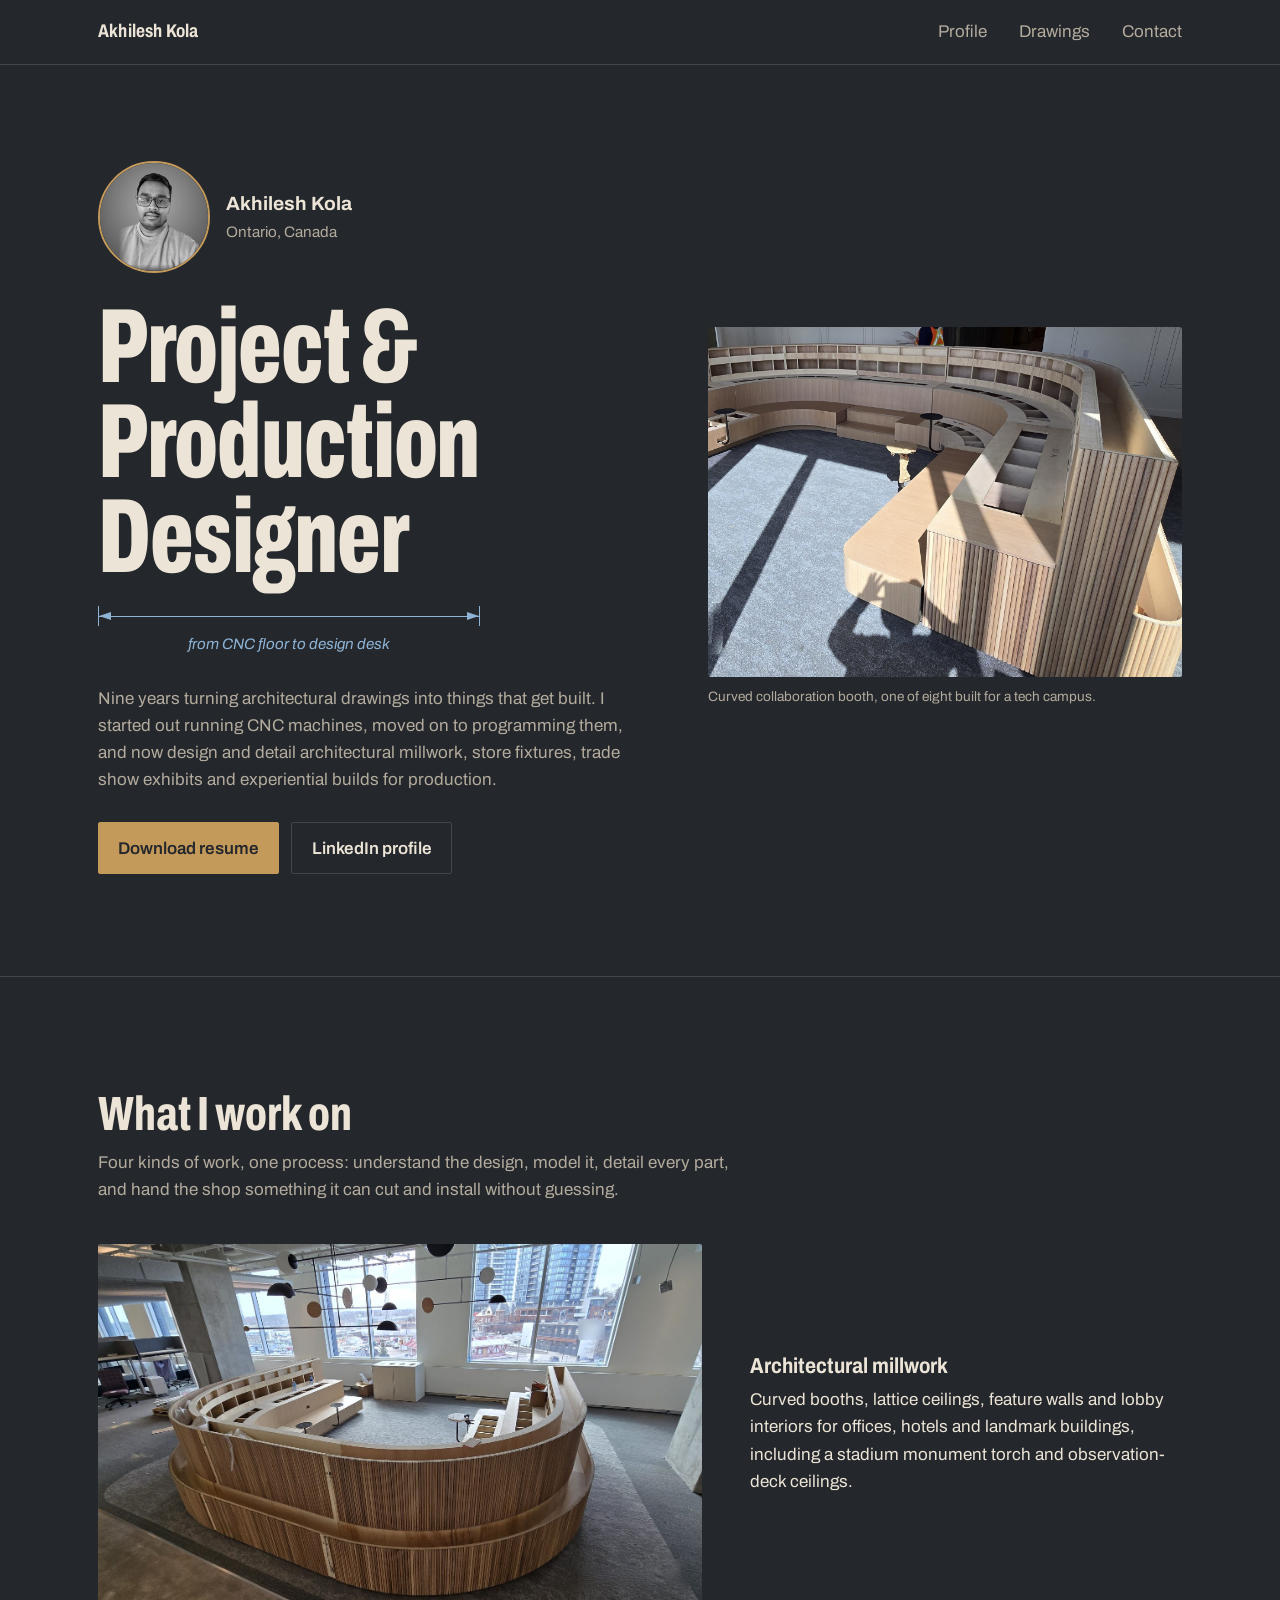
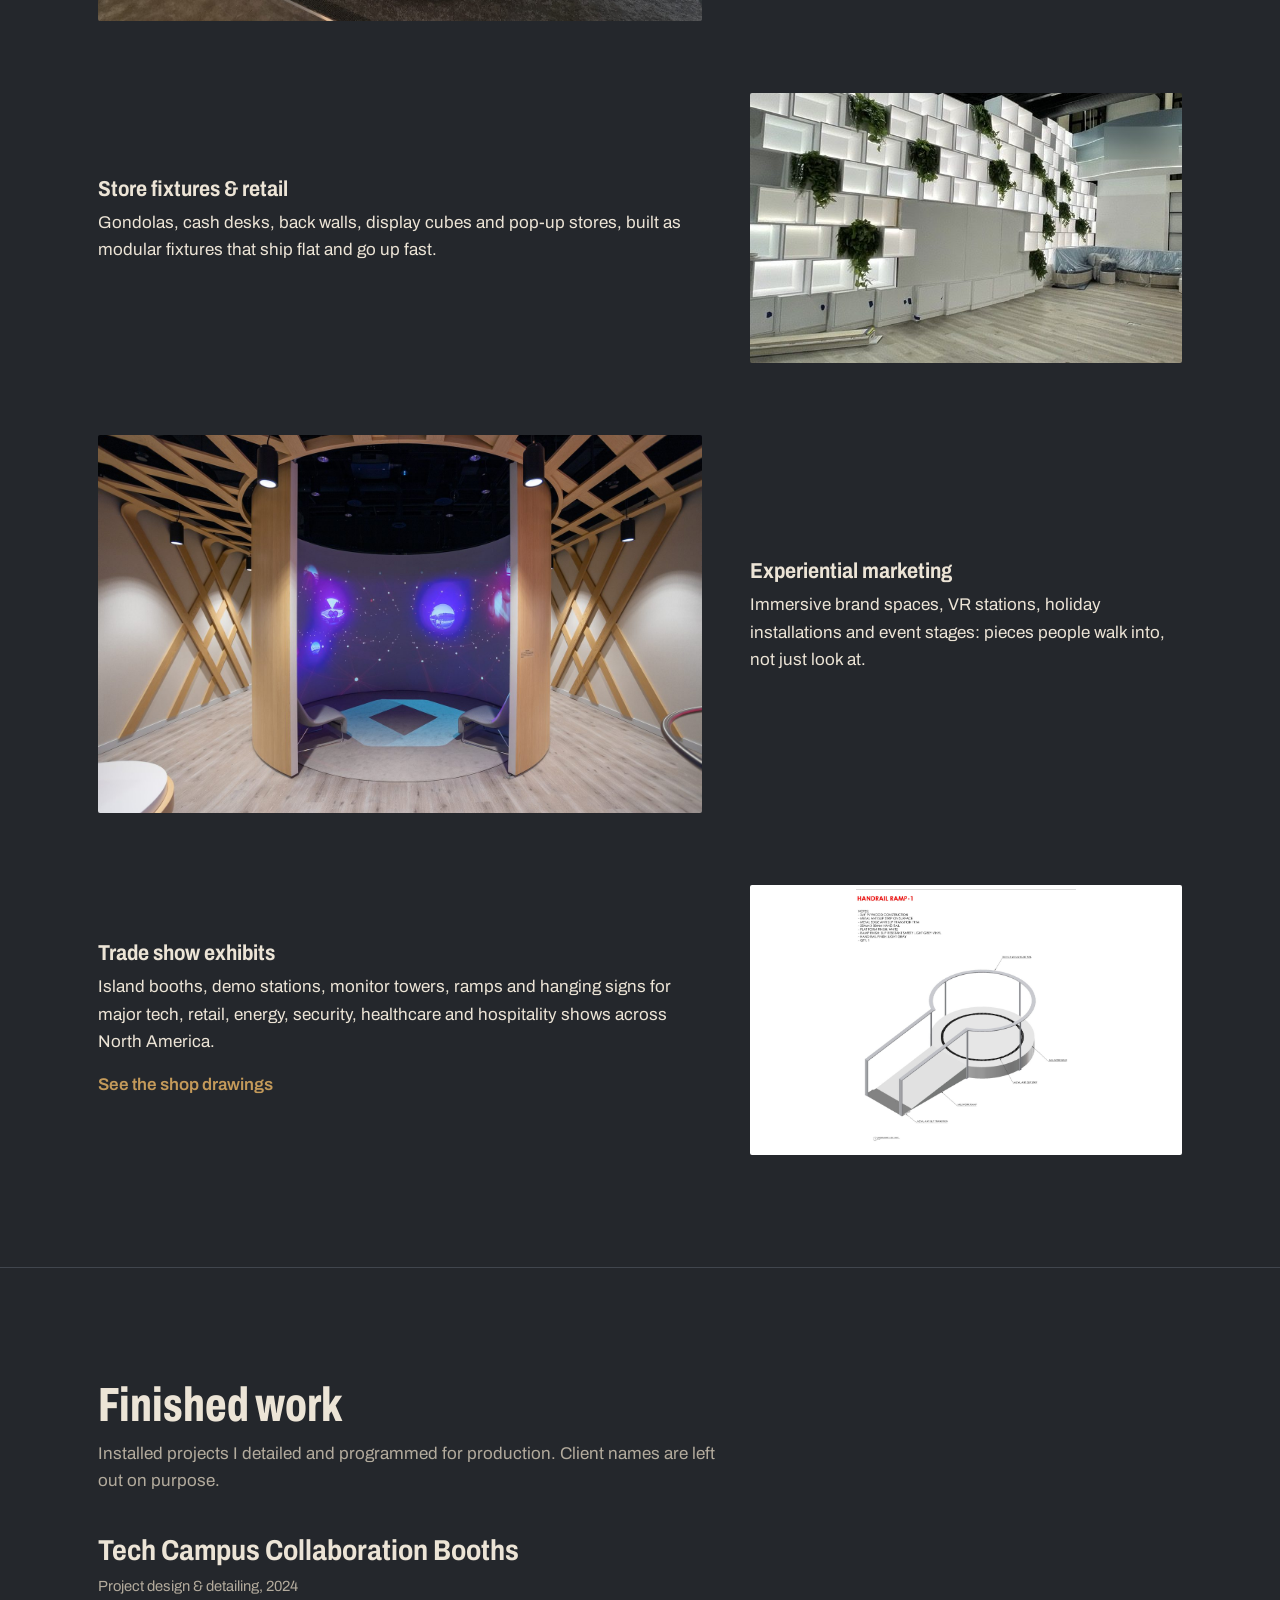
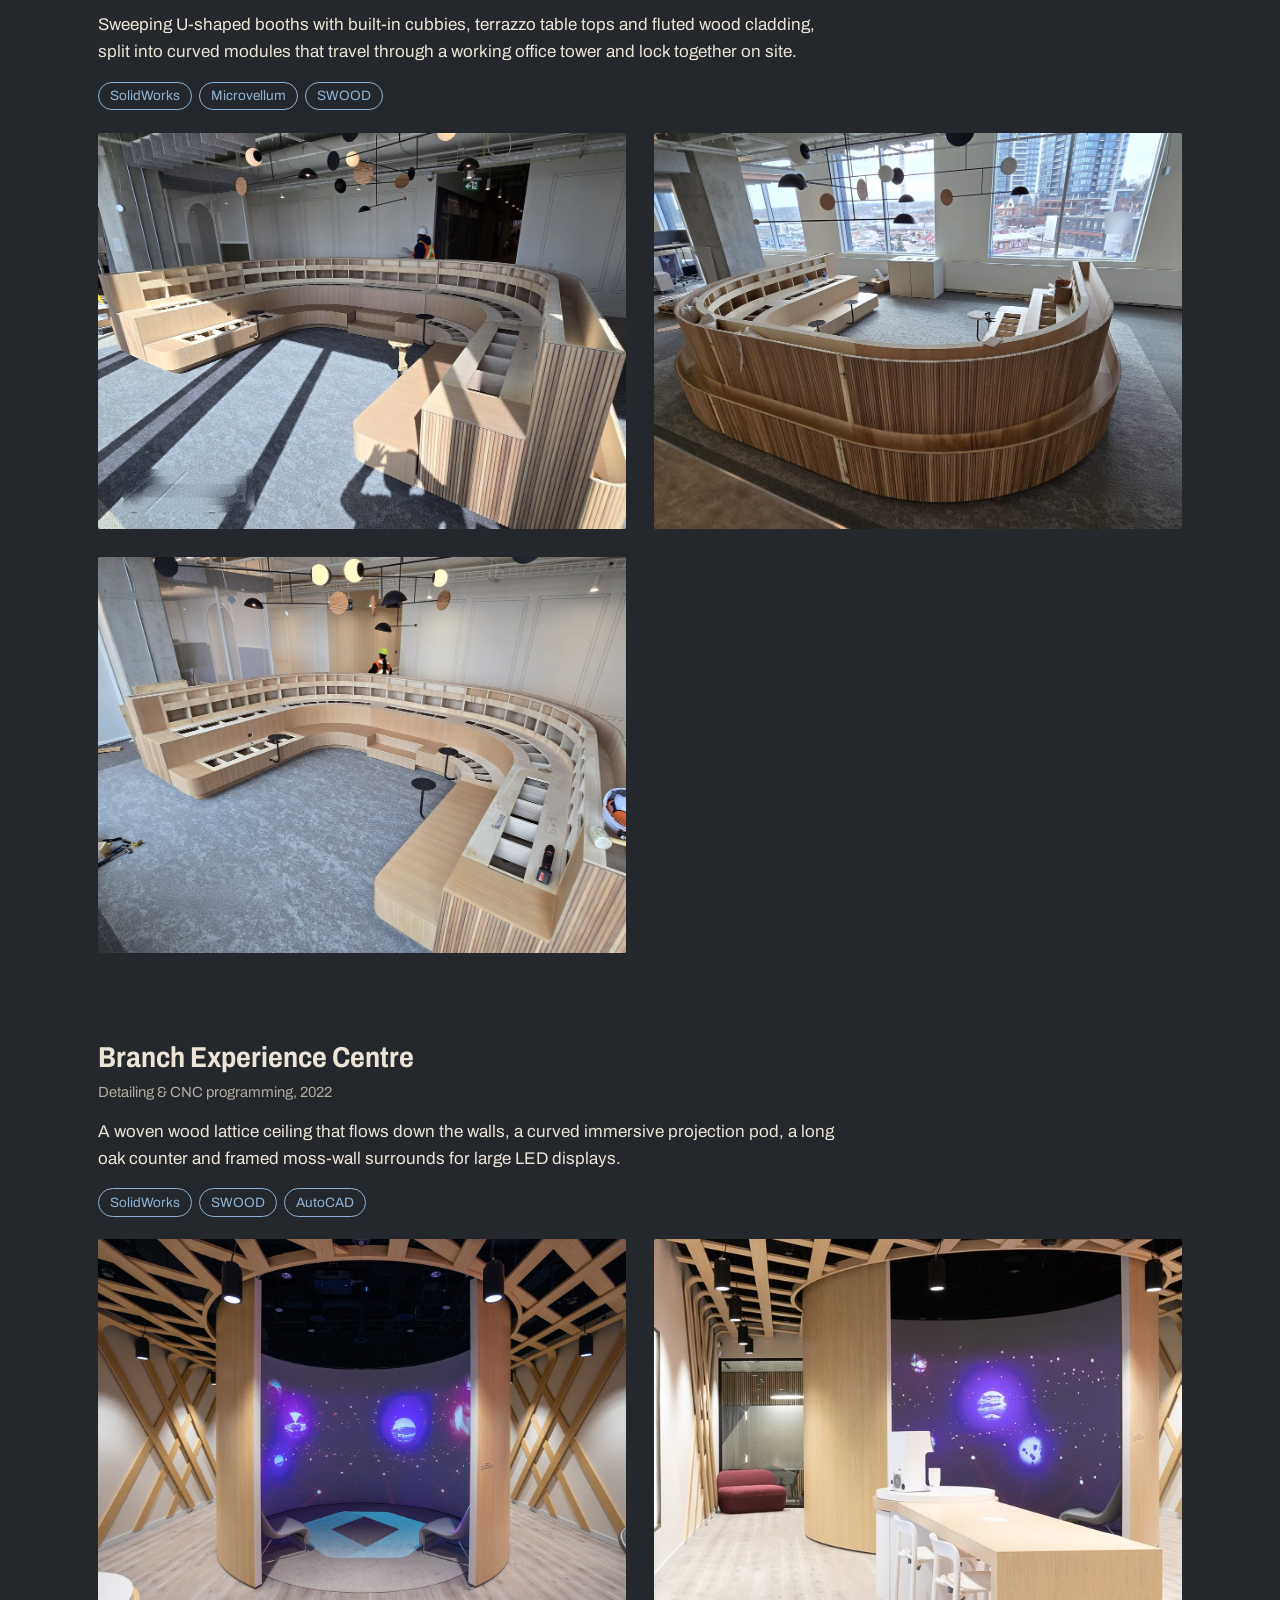
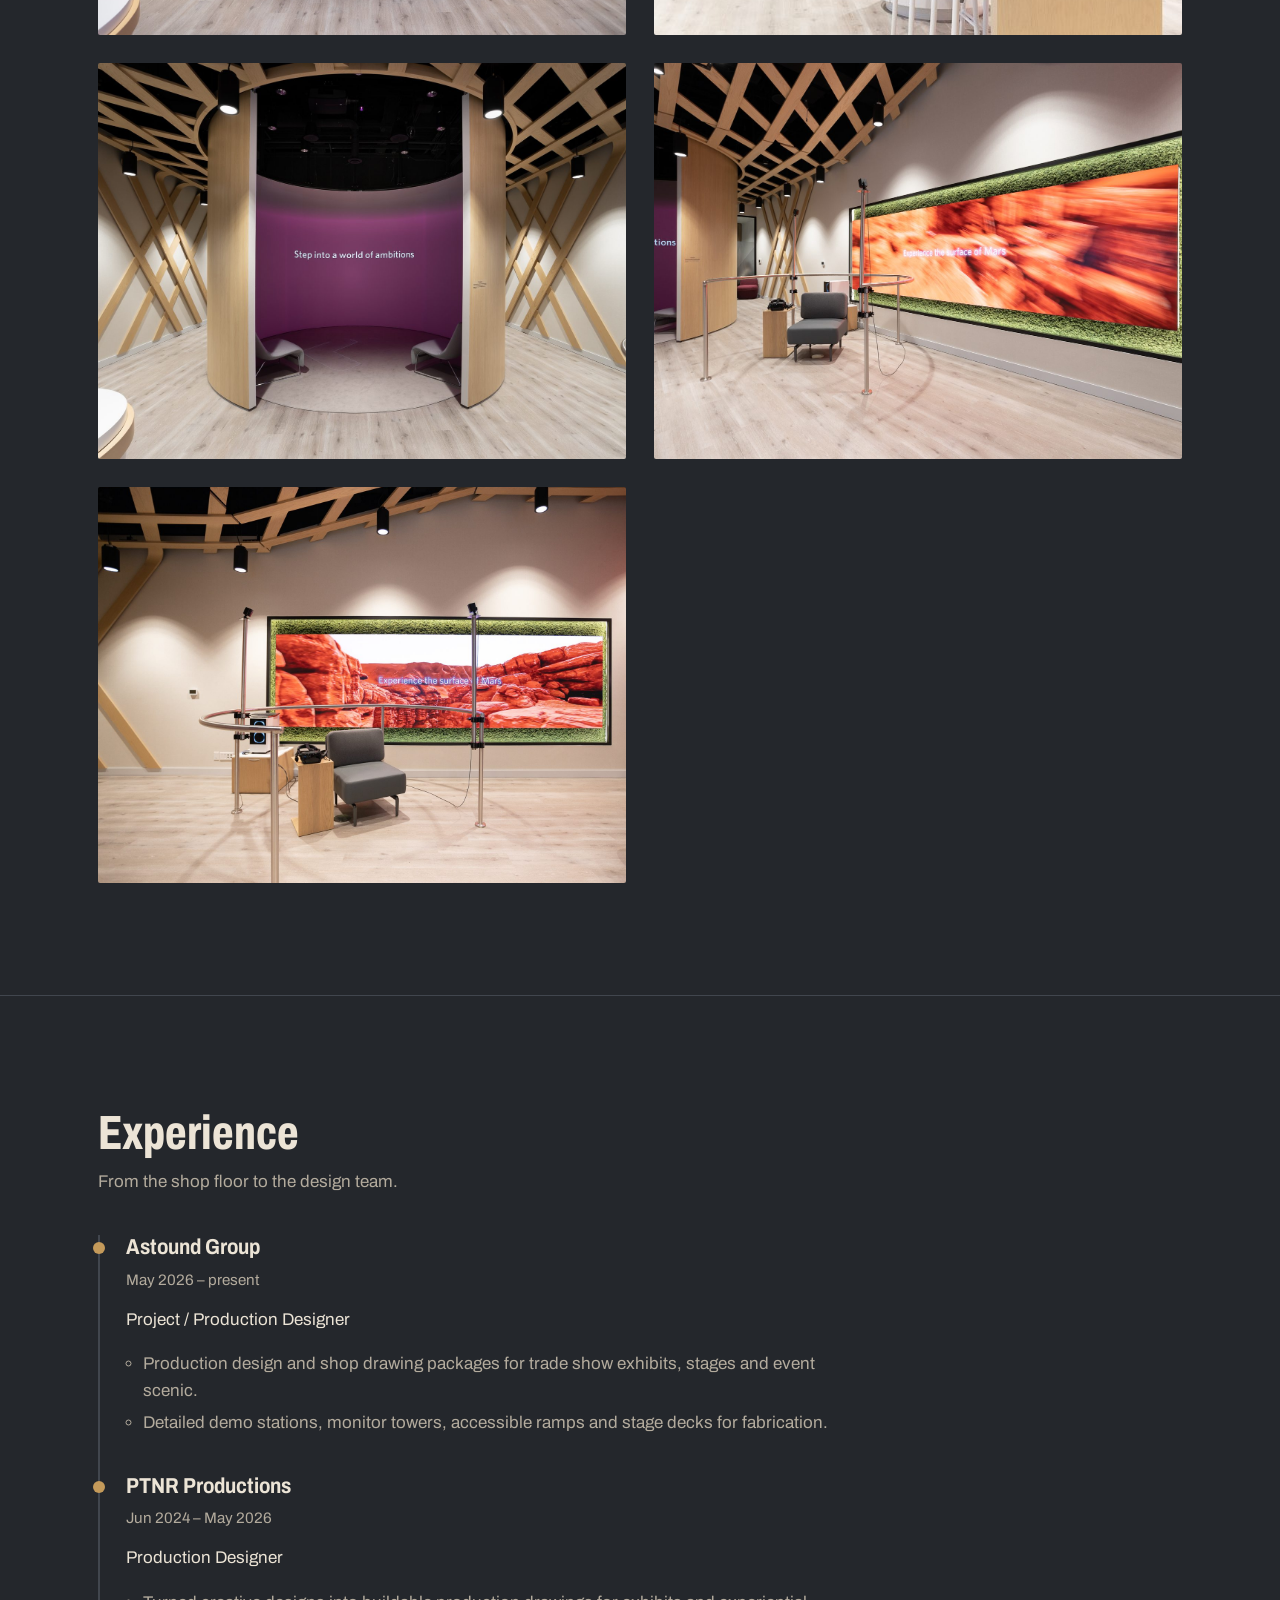
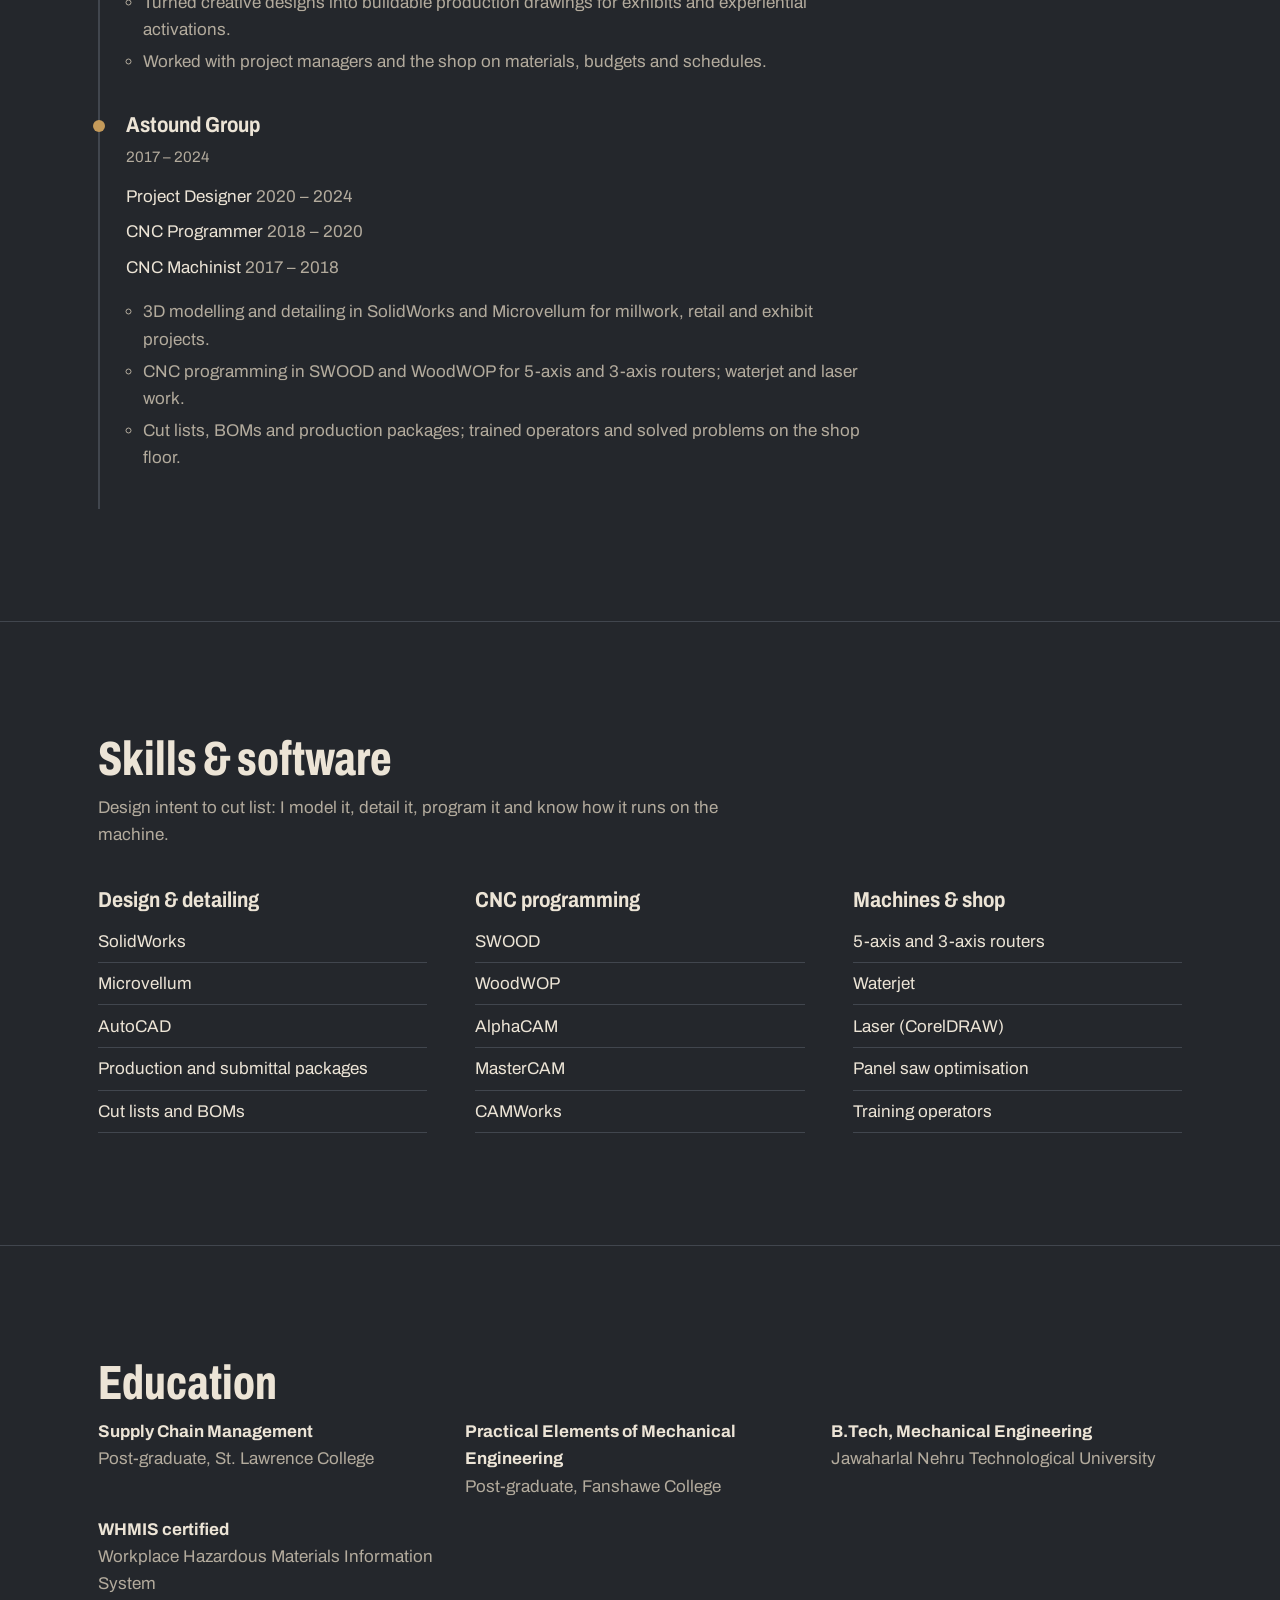
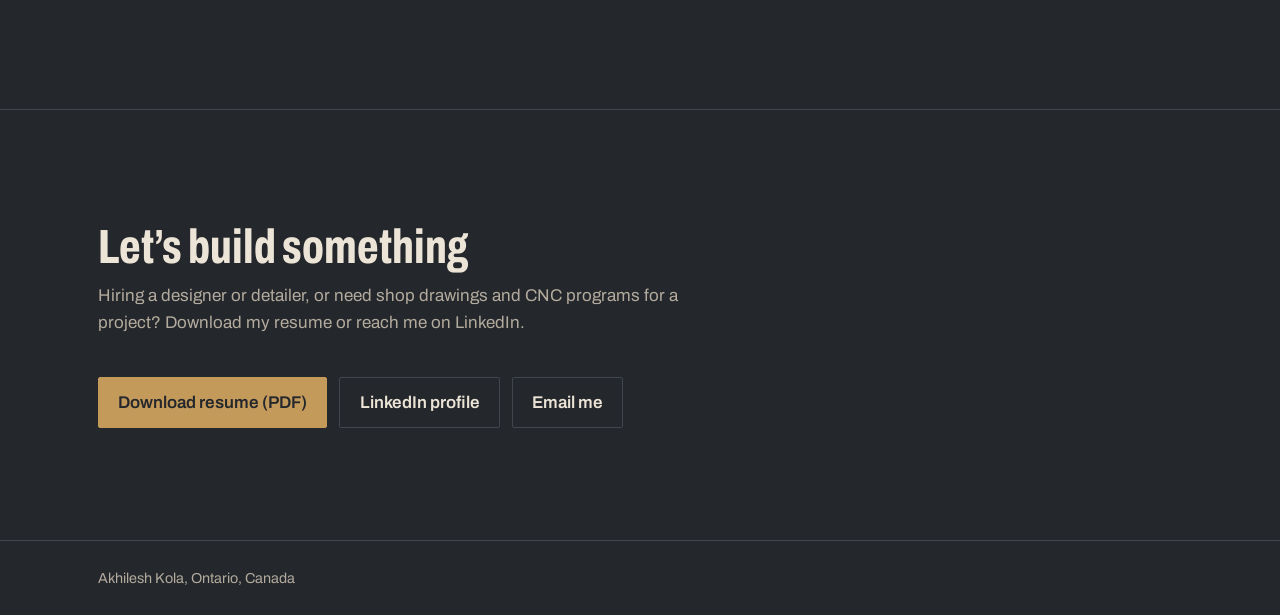
==== index.html @ 28c1029a "Publish portfolio site Profile page and drawings page, images, and resume.  Co-Authored-By: Claude O" ====
<!doctype html>
<html lang="en">
<head>
  <meta charset="utf-8">
  <meta name="viewport" content="width=device-width, initial-scale=1">
  <title>Akhilesh Kola, Project & Production Designer</title>
  <meta name="description" content="Akhilesh Kola: project and production designer with 9+ years in architectural millwork, store fixtures, trade show exhibits and experiential builds.">
  <link rel="preconnect" href="https://fonts.googleapis.com">
  <link rel="preconnect" href="https://fonts.gstatic.com" crossorigin>
  <link href="https://fonts.googleapis.com/css2?family=Archivo:ital,wdth,wght@0,62..125,400..800;1,62..125,400&display=swap" rel="stylesheet">
  <link rel="stylesheet" href="css/styles.css">
</head>
<body data-show="photo">
  <header class="site-header">
    <div class="wrap">
      <a class="brand" href="index.html">Akhilesh Kola</a>
      <nav class="site-nav" aria-label="Main">
        <a href="index.html" aria-current="page">Profile</a>
        <a href="drawings.html">Drawings</a>
        <a href="#contact">Contact</a>
      </nav>
    </div>
  </header>

  <main>
    <div class="hero">
      <div class="wrap">
        <div>
          <div class="person">
            <!-- Drop a square headshot at img/profile.jpg; initials show until then. -->
            <img class="avatar" src="img/profile.jpg" alt="Black-and-white portrait of Akhilesh Kola" width="800" height="800"
                 onerror="this.outerHTML='<span class=&quot;avatar initials&quot; aria-hidden=&quot;true&quot;>AK</span>'">
            <div>
              <p class="person-name">Akhilesh Kola</p>
              <p class="person-meta">Ontario, Canada</p>
            </div>
          </div>
          <h1 id="headline">Project &amp; Production Designer</h1>
          <div class="dim">
            <span class="dim-line" aria-hidden="true"><i></i><i></i></span>
            <p>from CNC floor to design desk</p>
          </div>
          <p class="intro">Nine years turning architectural drawings into things that get built. I started out
            running CNC machines, moved on to programming them, and now design and detail architectural millwork,
            store fixtures, trade show exhibits and experiential builds for production.</p>
          <div class="actions">
            <a class="btn" href="resume/Akhilesh-Kola-Resume.pdf" download>Download resume</a>
            <a class="btn ghost" href="https://www.linkedin.com/in/akhilesh-kola-b9832991" target="_blank" rel="noopener">LinkedIn profile</a>
          </div>
        </div>
        <figure>
          <img src="img/hero.jpg" alt="Curved wood collaboration booth with fluted cladding in a sunlit office" width="1600" height="1180">
          <figcaption>Curved collaboration booth, one of eight built for a tech campus.</figcaption>
        </figure>
      </div>
    </div>

    <section id="areas" aria-labelledby="areas-title">
      <div class="wrap">
        <h2 id="areas-title">What I work on</h2>
        <p class="lede">Four kinds of work, one process: understand the design, model it, detail every part,
          and hand the shop something it can cut and install without guessing.</p>
        <div class="featured">
          <article class="feature">
            <div class="feature-media"><img src="img/campus-booth-2.jpg" alt="Two-tier oval booth with vertical wood slat cladding" loading="lazy" data-kind="photo"></div>
            <div>
              <h3>Architectural millwork</h3>
              <p class="summary">Curved booths, lattice ceilings, feature walls and lobby interiors for offices,
                hotels and landmark buildings, including a stadium monument torch and observation-deck ceilings.</p>
            </div>
          </article>
          <article class="feature">
            <div class="feature-media"><img src="img/retail-cube-wall.jpg" alt="Wall of staggered white back-lit cubes with hanging plants" loading="lazy" data-kind="photo"></div>
            <div>
              <h3>Store fixtures &amp; retail</h3>
              <p class="summary">Gondolas, cash desks, back walls, display cubes and pop-up stores, built as
                modular fixtures that ship flat and go up fast.</p>
            </div>
          </article>
          <article class="feature">
            <div class="feature-media"><img src="img/experience-pod-2.jpg" alt="Curved oak immersive pod glowing with projected stars under a lattice ceiling" loading="lazy" data-kind="photo"></div>
            <div>
              <h3>Experiential marketing</h3>
              <p class="summary">Immersive brand spaces, VR stations, holiday installations and event stages:
                pieces people walk into, not just look at.</p>
            </div>
          </article>
          <article class="feature">
            <div class="feature-media drawing-bg"><img src="img/booth-ramp-iso.jpg" alt="Isometric shop drawing of a circular platform with ramp and handrail" loading="lazy" data-kind="drawing"></div>
            <div>
              <h3>Trade show exhibits</h3>
              <p class="summary">Island booths, demo stations, monitor towers, ramps and hanging signs for major
                tech, retail, energy, security, healthcare and hospitality shows across North America.</p>
              <a class="more" href="drawings.html">See the shop drawings</a>
            </div>
          </article>
        </div>
      </div>
    </section>

    <section id="work" aria-labelledby="work-title">
      <div class="wrap">
        <h2 id="work-title">Finished work</h2>
        <p class="lede">Installed projects I detailed and programmed for production. Client names are left out on purpose.</p>
        <div id="projects" class="projects"></div>
      </div>
    </section>

    <section id="experience" aria-labelledby="experience-title">
      <div class="wrap">
        <h2 id="experience-title">Experience</h2>
        <p class="lede">From the shop floor to the design team.</p>
        <ol class="timeline">
          <li>
            <h3>Astound Group</h3>
            <div class="when">May 2026 – present</div>
            <ol><li>Project / Production Designer</li></ol>
            <ul class="duties">
              <li>Production design and shop drawing packages for trade show exhibits, stages and event scenic.</li>
              <li>Detailed demo stations, monitor towers, accessible ramps and stage decks for fabrication.</li>
            </ul>
          </li>
          <li>
            <h3>PTNR Productions</h3>
            <div class="when">Jun 2024 – May 2026</div>
            <ol><li>Production Designer</li></ol>
            <ul class="duties">
              <li>Turned creative designs into buildable production drawings for exhibits and experiential activations.</li>
              <li>Worked with project managers and the shop on materials, budgets and schedules.</li>
            </ul>
          </li>
          <li>
            <h3>Astound Group</h3>
            <div class="when">2017 – 2024</div>
            <ol>
              <li>Project Designer <span>2020 – 2024</span></li>
              <li>CNC Programmer <span>2018 – 2020</span></li>
              <li>CNC Machinist <span>2017 – 2018</span></li>
            </ol>
            <ul class="duties">
              <li>3D modelling and detailing in SolidWorks and Microvellum for millwork, retail and exhibit projects.</li>
              <li>CNC programming in SWOOD and WoodWOP for 5-axis and 3-axis routers; waterjet and laser work.</li>
              <li>Cut lists, BOMs and production packages; trained operators and solved problems on the shop floor.</li>
            </ul>
          </li>
        </ol>
      </div>
    </section>

    <section id="skills" aria-labelledby="skills-title">
      <div class="wrap">
        <h2 id="skills-title">Skills &amp; software</h2>
        <p class="lede">Design intent to cut list: I model it, detail it, program it and know how it runs on the machine.</p>
        <div class="skills">
          <div>
            <h3>Design &amp; detailing</h3>
            <ul>
              <li>SolidWorks</li>
              <li>Microvellum</li>
              <li>AutoCAD</li>
              <li>Production and submittal packages</li>
              <li>Cut lists and BOMs</li>
            </ul>
          </div>
          <div>
            <h3>CNC programming</h3>
            <ul>
              <li>SWOOD</li>
              <li>WoodWOP</li>
              <li>AlphaCAM</li>
              <li>MasterCAM</li>
              <li>CAMWorks</li>
            </ul>
          </div>
          <div>
            <h3>Machines &amp; shop</h3>
            <ul>
              <li>5-axis and 3-axis routers</li>
              <li>Waterjet</li>
              <li>Laser (CorelDRAW)</li>
              <li>Panel saw optimisation</li>
              <li>Training operators</li>
            </ul>
          </div>
        </div>
      </div>
    </section>

    <section id="education" aria-labelledby="education-title">
      <div class="wrap">
        <h2 id="education-title">Education</h2>
        <div class="edu">
          <div><strong>Supply Chain Management</strong><p>Post-graduate, St. Lawrence College</p></div>
          <div><strong>Practical Elements of Mechanical Engineering</strong><p>Post-graduate, Fanshawe College</p></div>
          <div><strong>B.Tech, Mechanical Engineering</strong><p>Jawaharlal Nehru Technological University</p></div>
          <div><strong>WHMIS certified</strong><p>Workplace Hazardous Materials Information System</p></div>
        </div>
      </div>
    </section>

    <section id="contact" class="contact" aria-labelledby="contact-title">
      <div class="wrap">
        <h2 id="contact-title">Let’s build something</h2>
        <p class="lede">Hiring a designer or detailer, or need shop drawings and CNC programs for a project?
          Download my resume or reach me on LinkedIn.</p>
        <div class="actions">
          <a class="btn" href="resume/Akhilesh-Kola-Resume.pdf" download>Download resume (PDF)</a>
          <a class="btn ghost" href="https://www.linkedin.com/in/akhilesh-kola-b9832991" target="_blank" rel="noopener">LinkedIn profile</a>
          <a class="btn ghost" href="mailto:akhil7232tinku@gmail.com">Email me</a>
        </div>
      </div>
    </section>
  </main>

  <div class="lightbox" id="lightbox" role="dialog" aria-modal="true" aria-label="Image viewer">
    <button type="button" id="lightbox-close">Close</button>
    <figure>
      <img id="lightbox-img" alt="">
      <p id="lightbox-caption"></p>
    </figure>
  </div>

  <footer class="site-footer">
    <div class="wrap">Akhilesh Kola, Ontario, Canada</div>
  </footer>

  <script src="js/projects.js"></script>
  <script src="js/main.js"></script>
</body>
</html>
---- css/styles.css ----
:root {
  --graphite: #24272c;
  --surface: #2e3238;
  --line: #41464e;
  --birch: #ece4d6;
  --muted: #b3ab9d;
  --brass: #c49a5a;
  --draft: #8fb3d4;
  --gutter: clamp(16px, 4vw, 48px);
  --max: 1180px;
  --font: "Archivo", system-ui, sans-serif;
}

*, *::before, *::after { box-sizing: border-box; }
html { scroll-behavior: smooth; }
@media (prefers-reduced-motion: reduce) { html { scroll-behavior: auto; } * { transition: none !important; animation: none !important; } }

body {
  margin: 0;
  background: var(--graphite);
  color: var(--birch);
  font-family: var(--font);
  font-size: 1.0625rem;
  line-height: 1.6;
  font-variation-settings: "wdth" 100;
  -webkit-font-smoothing: antialiased;
}

img { max-width: 100%; height: auto; display: block; }
a { color: inherit; }
a:focus-visible, button:focus-visible { outline: 2px solid var(--brass); outline-offset: 3px; }

.wrap { max-width: var(--max); margin: 0 auto; padding: 0 var(--gutter); }

/* Header */
.site-header { border-bottom: 1px solid var(--line); }
.site-header .wrap { display: flex; align-items: center; justify-content: space-between; gap: 1rem; min-height: 64px; }
.brand { font-weight: 700; text-decoration: none; font-variation-settings: "wdth" 80; font-size: 1.15rem; letter-spacing: .01em; }
.site-nav { display: flex; gap: clamp(.9rem, 3vw, 2rem); }
.site-nav a { text-decoration: none; color: var(--muted); }
.site-nav a:hover { color: var(--birch); }

/* Hero */
.hero { padding: clamp(40px, 8vw, 96px) 0 clamp(48px, 8vw, 104px); }
.hero .wrap { display: grid; grid-template-columns: minmax(0, 1.15fr) minmax(0, 1fr); gap: clamp(28px, 5vw, 64px); align-items: center; }
.hero h1 {
  margin: 0;
  font-size: clamp(2.9rem, 8.4vw, 6.6rem);
  line-height: .9;
  font-weight: 800;
  font-variation-settings: "wdth" 62;
  letter-spacing: -.01em;
}
.dim { margin: 1.4rem 0 1.8rem; color: var(--draft); max-width: 100%; }
.dim-line { position: relative; display: block; height: 20px; border-left: 1px solid; border-right: 1px solid; }
.dim-line::before { content: ""; position: absolute; left: 0; right: 0; top: 50%; border-top: 1px solid; }
.dim-line i { position: absolute; top: calc(50% - 4px); width: 0; height: 0; border-top: 4.5px solid transparent; border-bottom: 4.5px solid transparent; }
.dim-line i:first-child { left: 0; border-right: 12px solid currentColor; }
.dim-line i:last-child { right: 0; border-left: 12px solid currentColor; }
.dim p { margin: .35rem 0 0; text-align: center; font-size: .95rem; font-style: italic; }
.hero .intro { max-width: 34rem; color: var(--muted); margin: 0 0 1.8rem; }
.hero figure { margin: 0; }
.hero figure img { width: 100%; border-radius: 2px; }
.hero figcaption { color: var(--muted); font-size: .85rem; margin-top: .6rem; }

.actions { display: flex; flex-wrap: wrap; gap: .75rem; }
.btn {
  display: inline-block; padding: .7rem 1.2rem; border-radius: 2px; text-decoration: none; font-weight: 600;
  border: 1px solid var(--brass); color: var(--graphite); background: var(--brass);
}
.btn.ghost { background: transparent; color: var(--birch); border-color: var(--line); }
.btn:hover { filter: brightness(1.08); }

/* Sections */
section { padding: clamp(56px, 9vw, 112px) 0; border-top: 1px solid var(--line); }
h2 { font-size: clamp(1.9rem, 4.4vw, 3rem); line-height: 1.05; margin: 0 0 .6rem; font-variation-settings: "wdth" 70; font-weight: 750; }
.lede { color: var(--muted); max-width: 40rem; margin: 0 0 2.5rem; }
h3 { font-size: 1.35rem; line-height: 1.2; margin: 0 0 .4rem; font-variation-settings: "wdth" 85; font-weight: 700; }

/* Featured */
.featured { display: grid; gap: clamp(40px, 6vw, 72px); }
.feature { display: grid; grid-template-columns: minmax(0, 1.4fr) minmax(0, 1fr); gap: clamp(20px, 4vw, 48px); align-items: center; }
.feature:nth-child(even) .feature-media { order: 2; }
.feature-media { display: block; border-radius: 2px; overflow: hidden; background: var(--surface); }
.feature-media img { width: 100%; aspect-ratio: 16 / 10; object-fit: cover; transition: transform .4s ease; }
.feature-media:hover img { transform: scale(1.02); }
.tile-empty { aspect-ratio: 4 / 3; border-radius: 2px; }
.feature-media.empty, .tile-empty {
  aspect-ratio: 16 / 10; display: grid; place-items: center; text-decoration: none; color: var(--muted);
  background-color: var(--surface);
  background-image: linear-gradient(var(--line) 1px, transparent 1px), linear-gradient(90deg, var(--line) 1px, transparent 1px);
  background-size: 32px 32px;
}
.feature-media.empty span, .tile-empty span { background: var(--surface); padding: .4rem .8rem; font-size: .9rem; }
.meta { color: var(--muted); font-size: .92rem; margin: 0 0 .8rem; }
.feature p.summary { margin: 0 0 1rem; }
.more { color: var(--brass); font-weight: 600; text-decoration: none; }
.more:hover { text-decoration: underline; }

/* Gallery */
.filters { display: flex; flex-wrap: wrap; gap: .5rem; margin: 0 0 1.8rem; }
.filters button {
  font: inherit; font-size: .95rem; cursor: pointer; padding: .45rem .95rem; border-radius: 999px;
  border: 1px solid var(--line); background: transparent; color: var(--muted);
}
.filters button[aria-pressed="true"] { background: var(--birch); color: var(--graphite); border-color: var(--birch); }
.gallery { display: grid; grid-template-columns: repeat(auto-fill, minmax(min(100%, 300px), 1fr)); gap: clamp(16px, 2.5vw, 28px); }
.tile { text-decoration: none; display: block; }
.tile img { width: 100%; aspect-ratio: 4 / 3; object-fit: cover; border-radius: 2px; background: #fff; }
.tile img.drawing { object-fit: contain; }
.tile h3 { margin-top: .8rem; font-size: 1.15rem; }
.tile p { margin: 0; color: var(--muted); font-size: .92rem; }
.tile:hover h3 { color: var(--brass); }
.gallery-note { color: var(--muted); margin-top: 2rem; max-width: 46rem; }

/* Skills */
.skills { display: grid; grid-template-columns: repeat(auto-fit, minmax(min(100%, 240px), 1fr)); gap: clamp(24px, 4vw, 48px); }
.skills ul { list-style: none; margin: 0; padding: 0; }
.skills li { padding: .45rem 0; border-bottom: 1px solid var(--line); }

/* Timeline */
.timeline { list-style: none; margin: 0; padding: 0; border-left: 2px solid var(--line); }
.timeline > li { position: relative; padding: 0 0 2.2rem 1.6rem; }
.timeline > li::before { content: ""; position: absolute; left: -7px; top: .45rem; width: 12px; height: 12px; border-radius: 50%; background: var(--brass); }
.timeline .when { color: var(--muted); font-size: .95rem; }
.timeline ol { list-style: none; padding: 0; margin: .6rem 0 0; }
.timeline ol li { padding: .25rem 0; }
.timeline ol li span { color: var(--muted); }

.edu { display: grid; gap: 1rem; grid-template-columns: repeat(auto-fit, minmax(min(100%, 280px), 1fr)); }
.edu p { margin: 0; color: var(--muted); }

/* Contact */
.contact .actions { margin-top: 1.5rem; }
.site-footer { border-top: 1px solid var(--line); padding: 1.6rem 0; color: var(--muted); font-size: .9rem; }

/* Project page */
.project-head { padding: clamp(36px, 6vw, 72px) 0 1.5rem; }
.project-head h1 { font-size: clamp(2.4rem, 7vw, 4.8rem); line-height: .95; margin: .6rem 0 1rem; font-variation-settings: "wdth" 62; font-weight: 800; }
.back { color: var(--muted); text-decoration: none; }
.back:hover { color: var(--birch); }
.facts { display: grid; grid-template-columns: repeat(auto-fit, minmax(min(100%, 200px), 1fr)); gap: 1rem 2rem; margin: 1.5rem 0 0; }
.facts dt { color: var(--muted); font-size: .88rem; }
.facts dd { margin: 0; }
.shots { display: grid; gap: clamp(16px, 2.5vw, 28px); grid-template-columns: repeat(auto-fill, minmax(min(100%, 420px), 1fr)); padding-bottom: 72px; }
.shots button { padding: 0; border: 0; background: #fff; cursor: zoom-in; border-radius: 2px; overflow: hidden; }
.shots img { width: 100%; aspect-ratio: 4 / 3; object-fit: cover; }
.shots img.drawing, .shots img.model { object-fit: contain; }
.empty-note { color: var(--muted); padding-bottom: 72px; }

/* Lightbox */
.lightbox { position: fixed; inset: 0; background: rgba(20, 22, 25, .94); display: none; place-items: center; padding: var(--gutter); z-index: 10; }
.lightbox.open { display: grid; }
.lightbox img { max-height: 86vh; width: auto; background: #fff; }
.lightbox p { color: var(--muted); text-align: center; margin: .8rem 0 0; }
.lightbox button { position: absolute; top: 12px; right: 12px; font: inherit; background: var(--surface); color: var(--birch); border: 1px solid var(--line); padding: .4rem .9rem; cursor: pointer; }

@media (max-width: 760px) {
  .hero .wrap, .feature { grid-template-columns: 1fr; }
  .feature:nth-child(even) .feature-media { order: 0; }
  .site-nav a:not(:last-child) { display: none; }
}

/* Profile header */
.person { display: flex; align-items: center; gap: 1rem; margin-bottom: 1.6rem; }
.avatar { width: 112px; height: 112px; border-radius: 50%; object-fit: cover; border: 2px solid var(--brass); flex: none; }
.avatar.initials {
  display: grid; place-items: center; background: var(--surface); color: var(--brass);
  font-weight: 700; font-size: 2rem; font-variation-settings: "wdth" 80;
}
.person-name { margin: 0; font-weight: 700; font-size: 1.2rem; }
.person-meta { margin: 0; color: var(--muted); font-size: .95rem; }

/* Project sections (both pages) */
.projects { display: grid; gap: clamp(48px, 7vw, 88px); }
.project h3 { font-size: clamp(1.4rem, 2.6vw, 1.8rem); }
.project .summary { max-width: 46rem; margin: 0 0 1rem; }
.project .shots { padding-bottom: 0; margin-top: 1.4rem; }
.chips { list-style: none; display: flex; flex-wrap: wrap; gap: .4rem; margin: 0; padding: 0; }
.chips li { border: 1px solid var(--draft); color: var(--draft); border-radius: 999px; padding: .15rem .7rem; font-size: .85rem; }
.feature-media.drawing-bg { background: #fff; }
.feature-media.drawing-bg img { object-fit: contain; }

/* Experience duties */
.duties { margin: .7rem 0 0; padding-left: 1.1rem; color: var(--muted); max-width: 46rem; }
.duties li { padding: .15rem 0; }

/* Drawings page */
.page-title { font-size: clamp(2.6rem, 7vw, 5rem); line-height: .95; margin: 0 0 1rem; font-variation-settings: "wdth" 62; font-weight: 800; }
section.first { border-top: 0; }
.edu-title { margin-top: 2.5rem; }
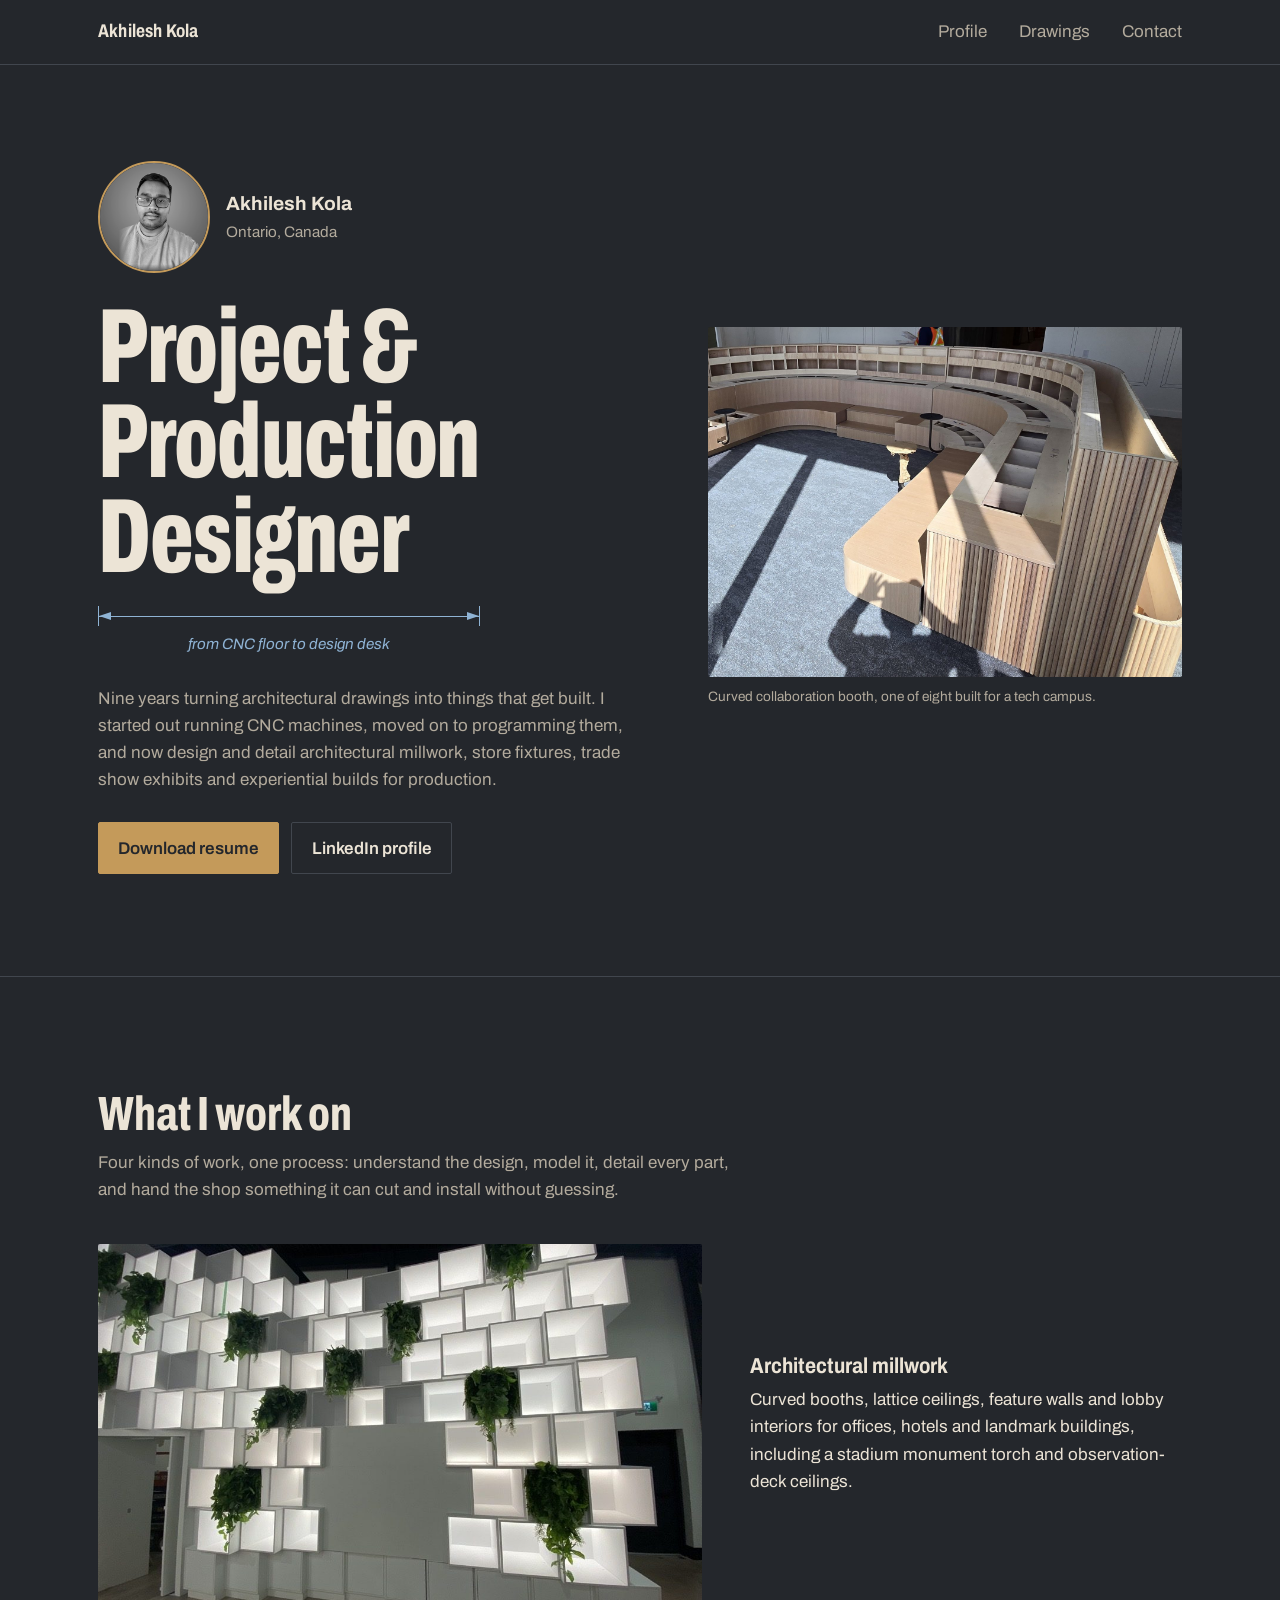
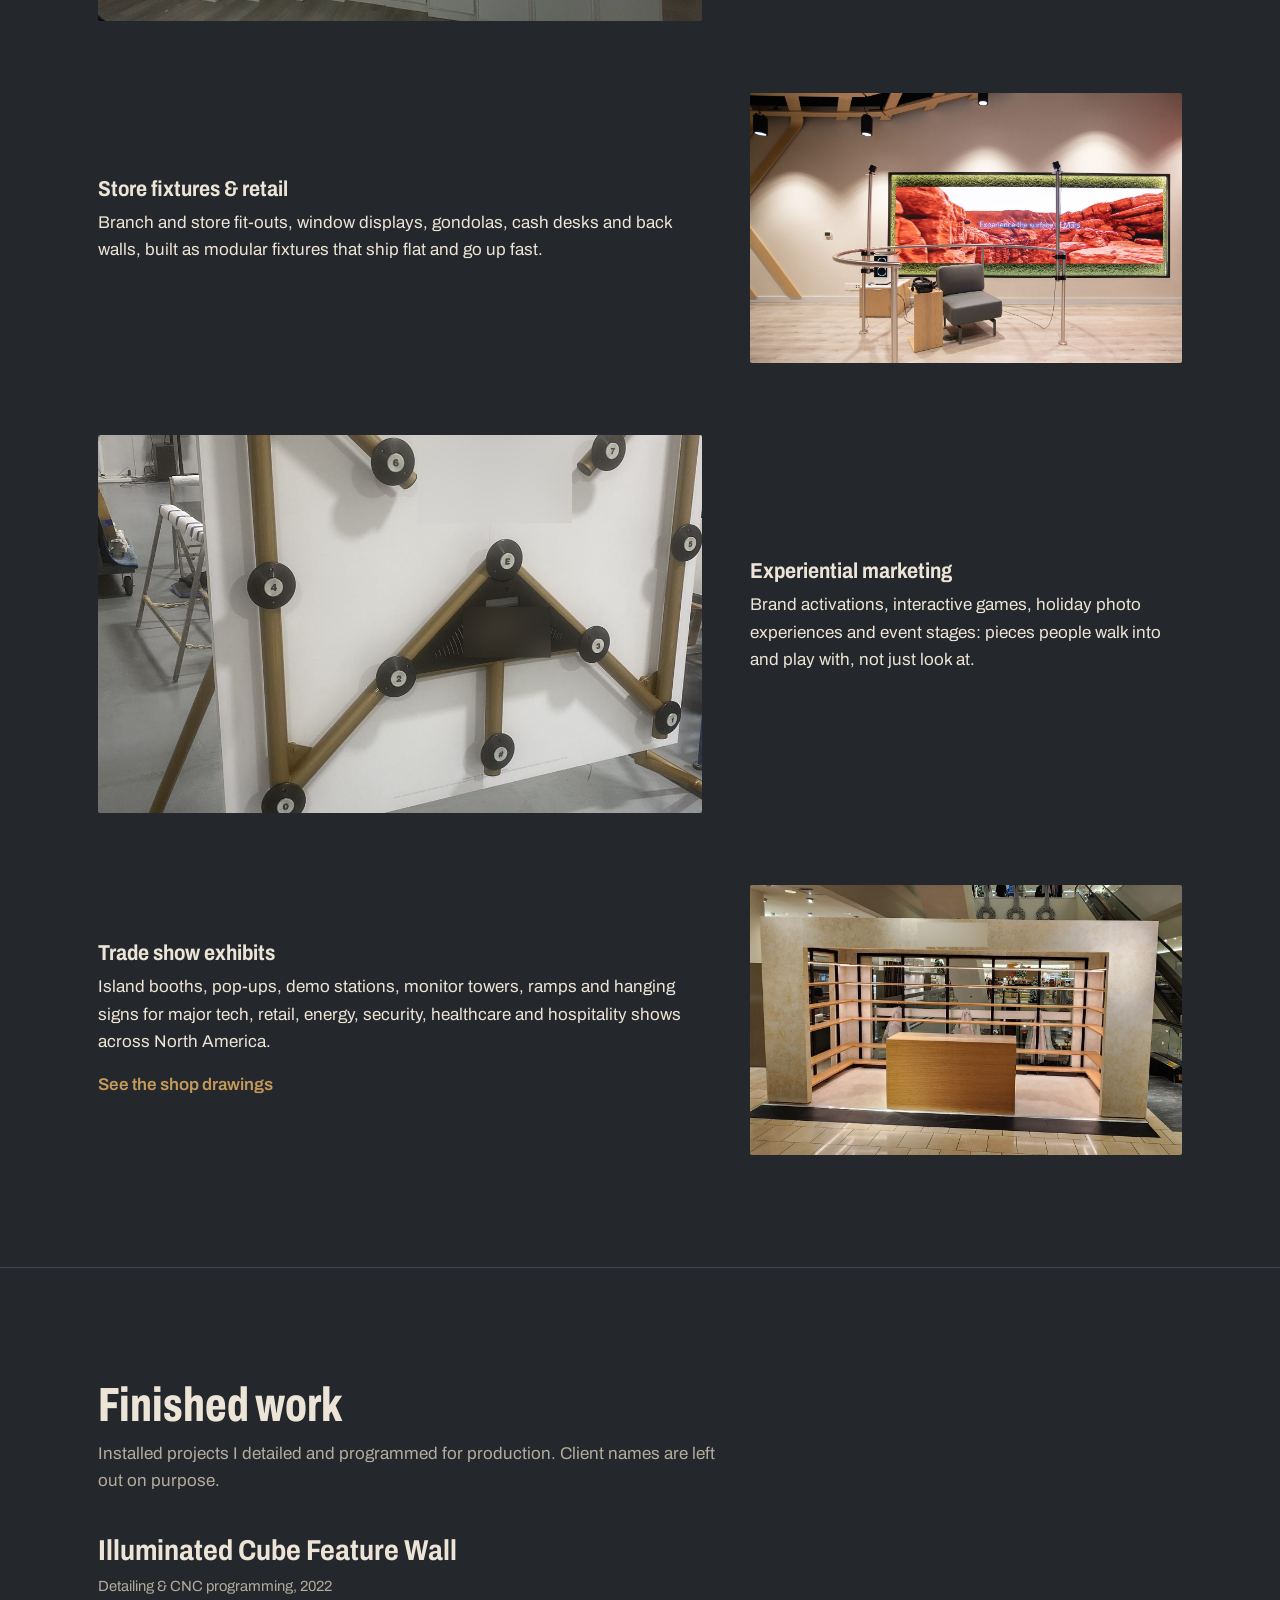
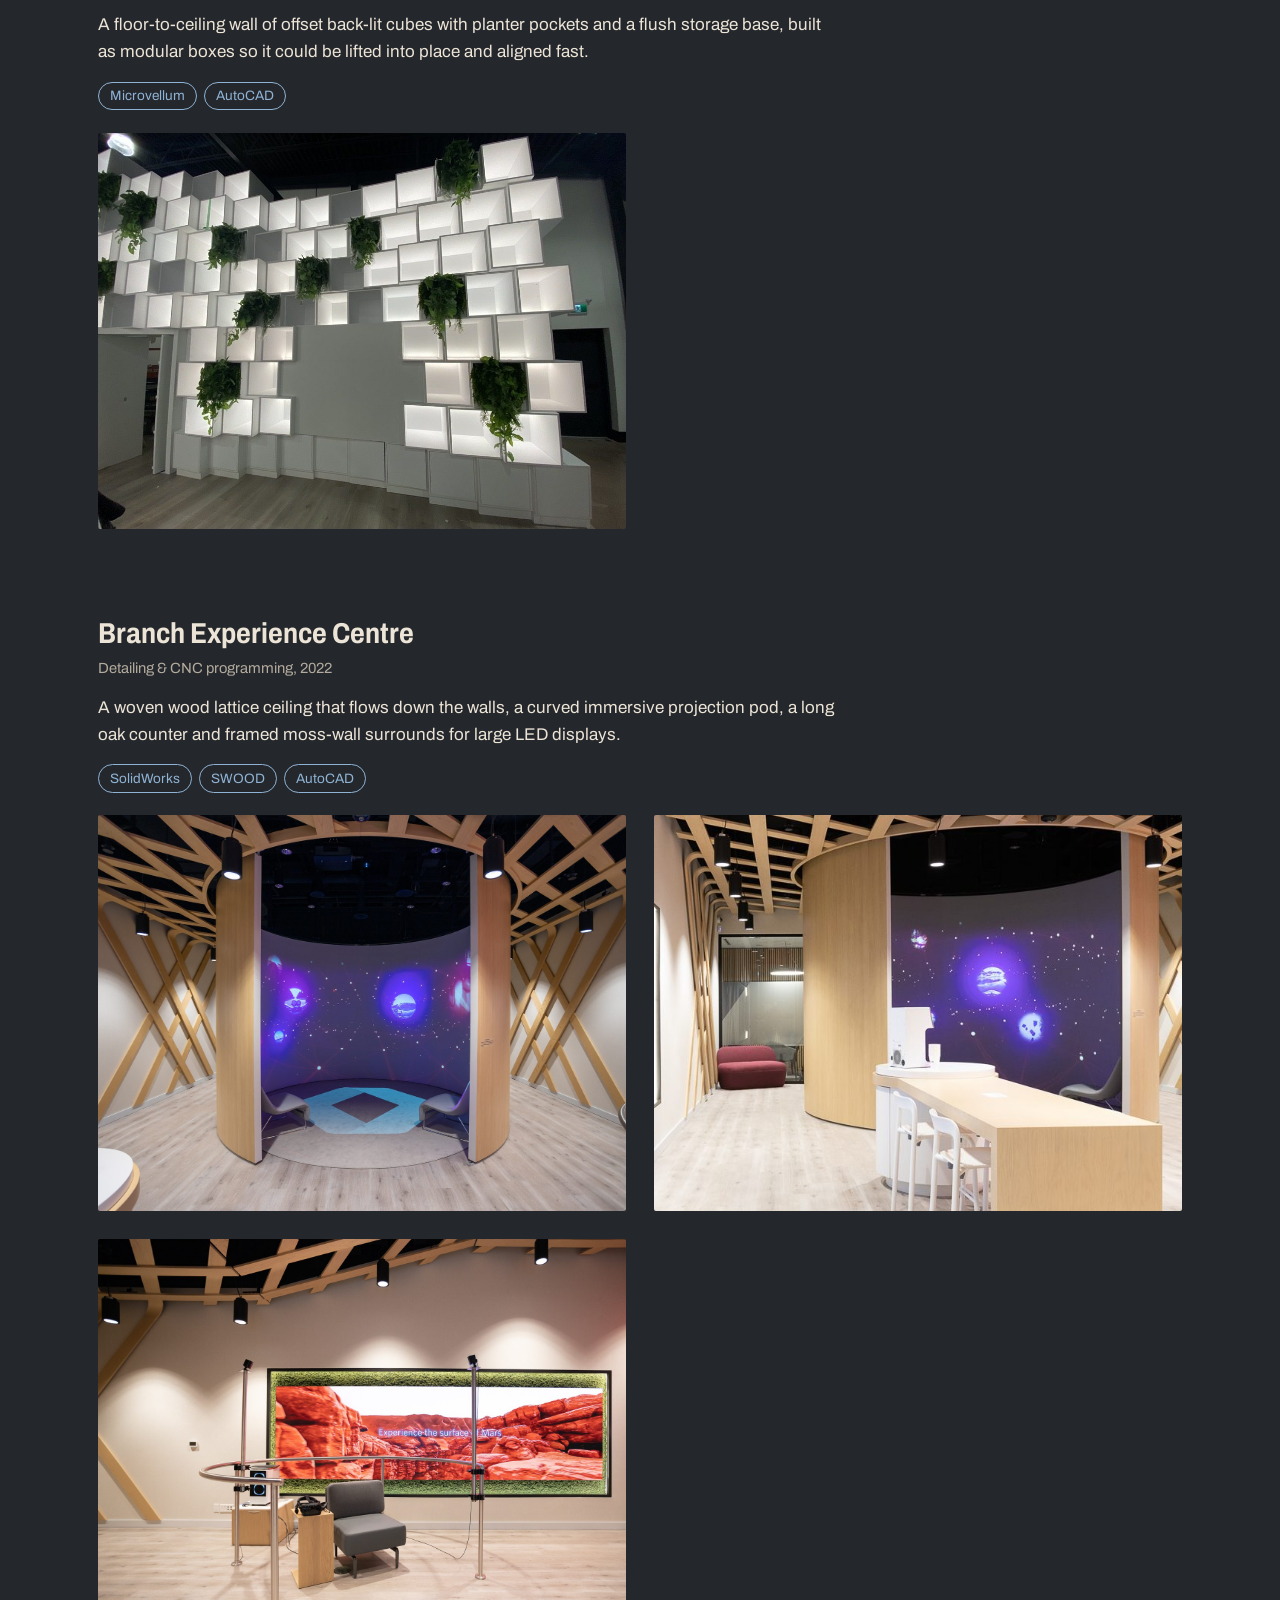
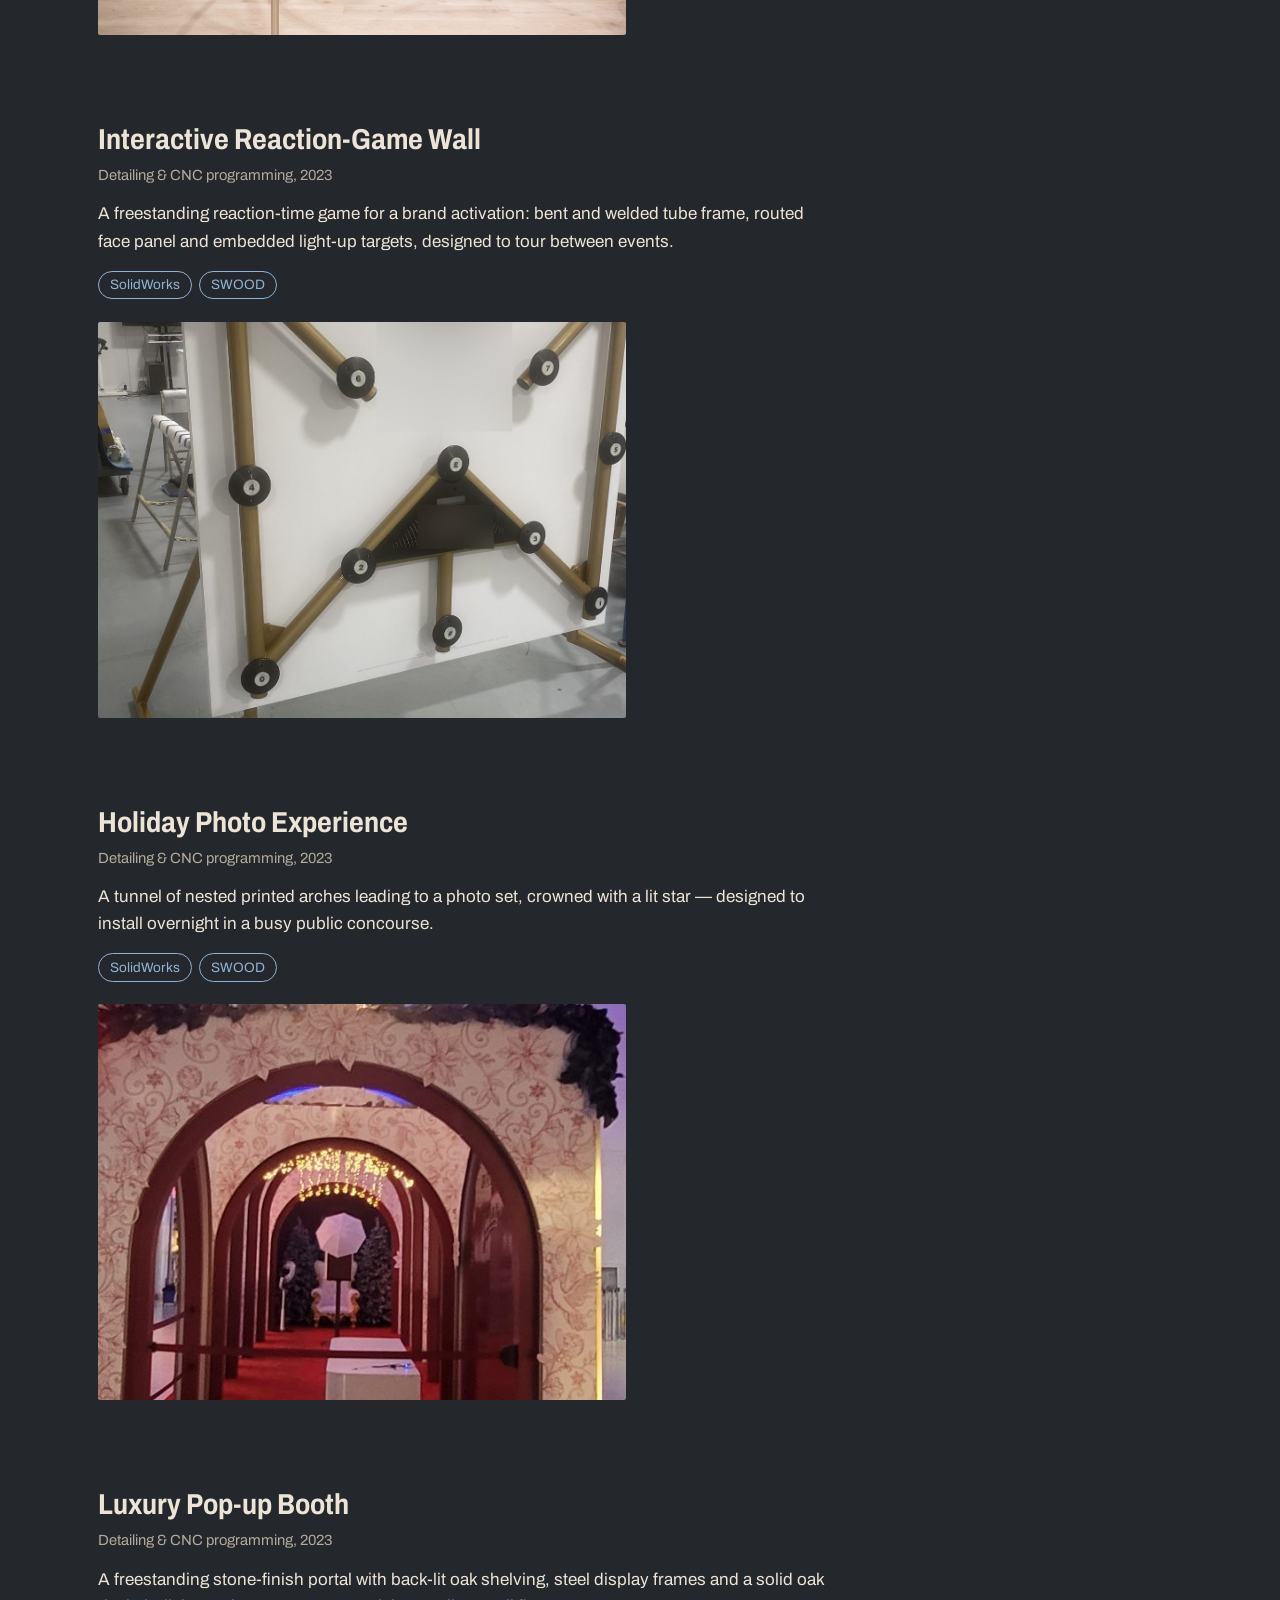
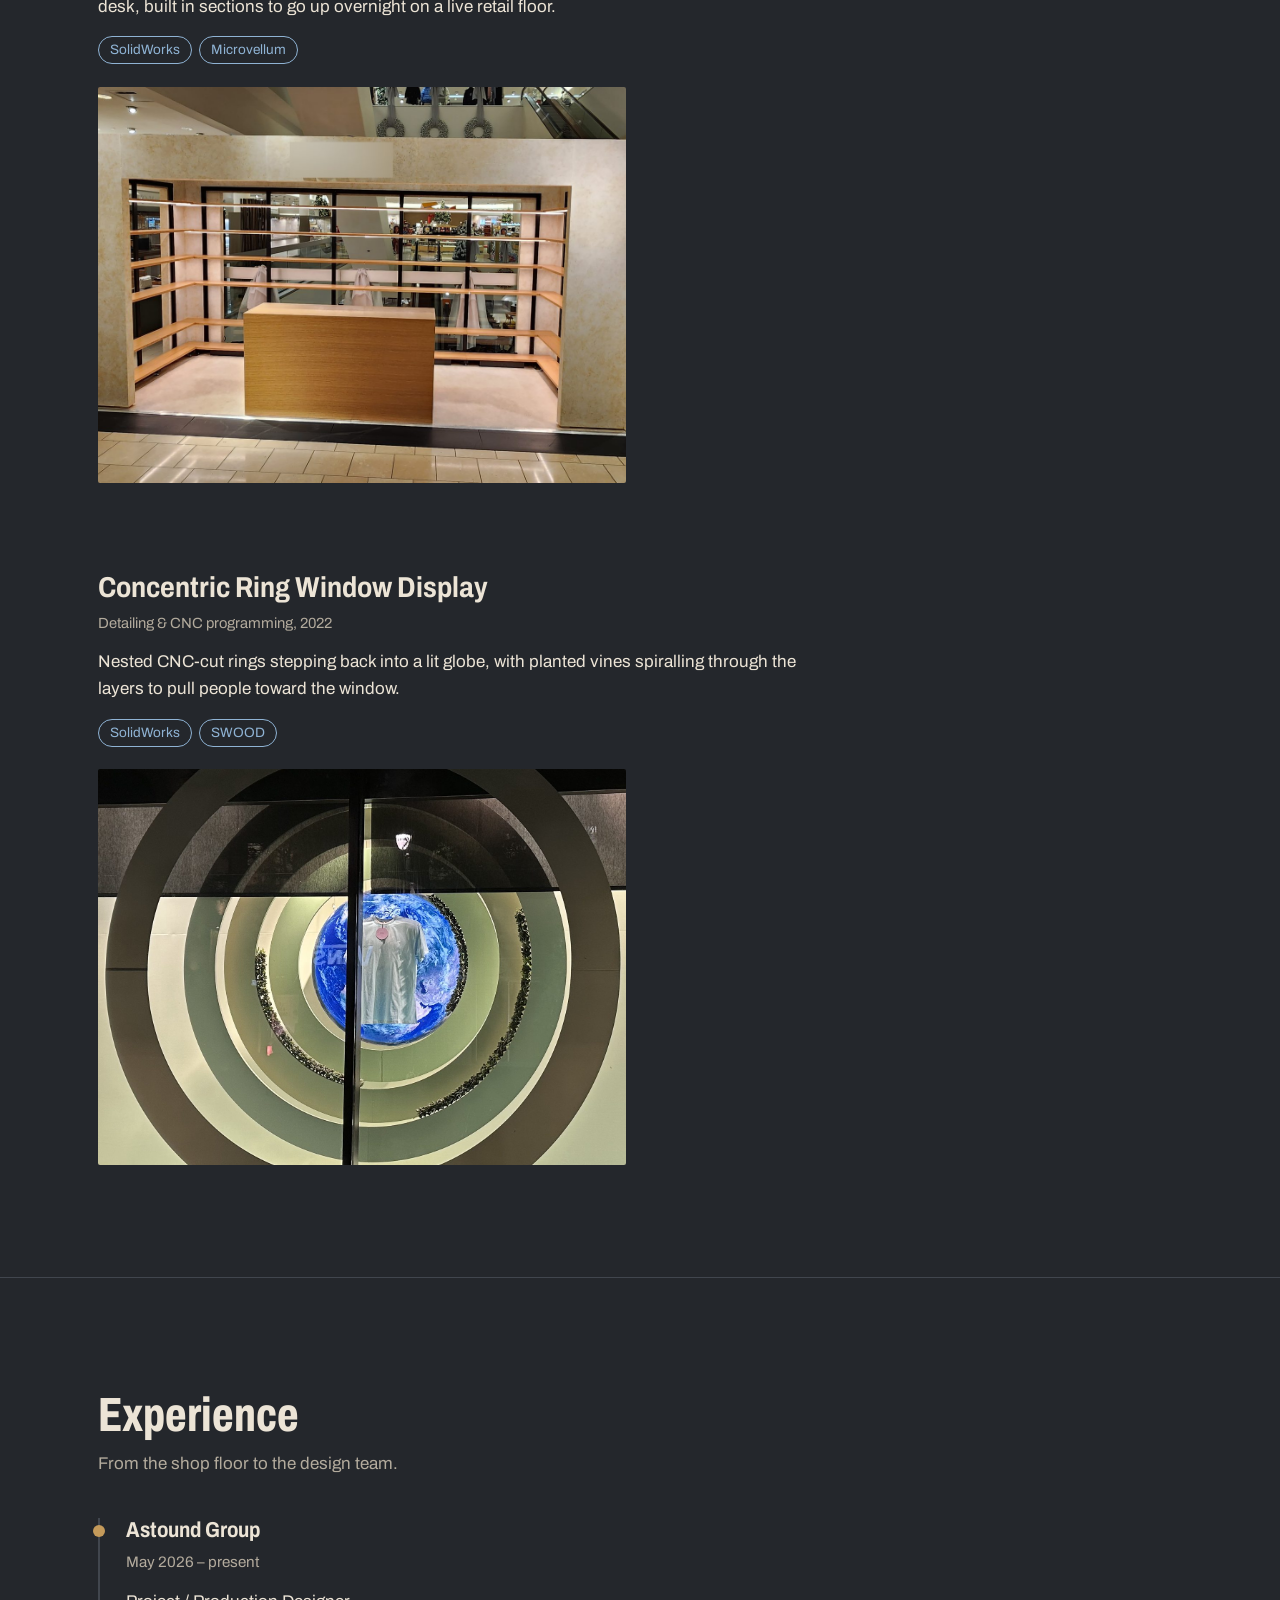
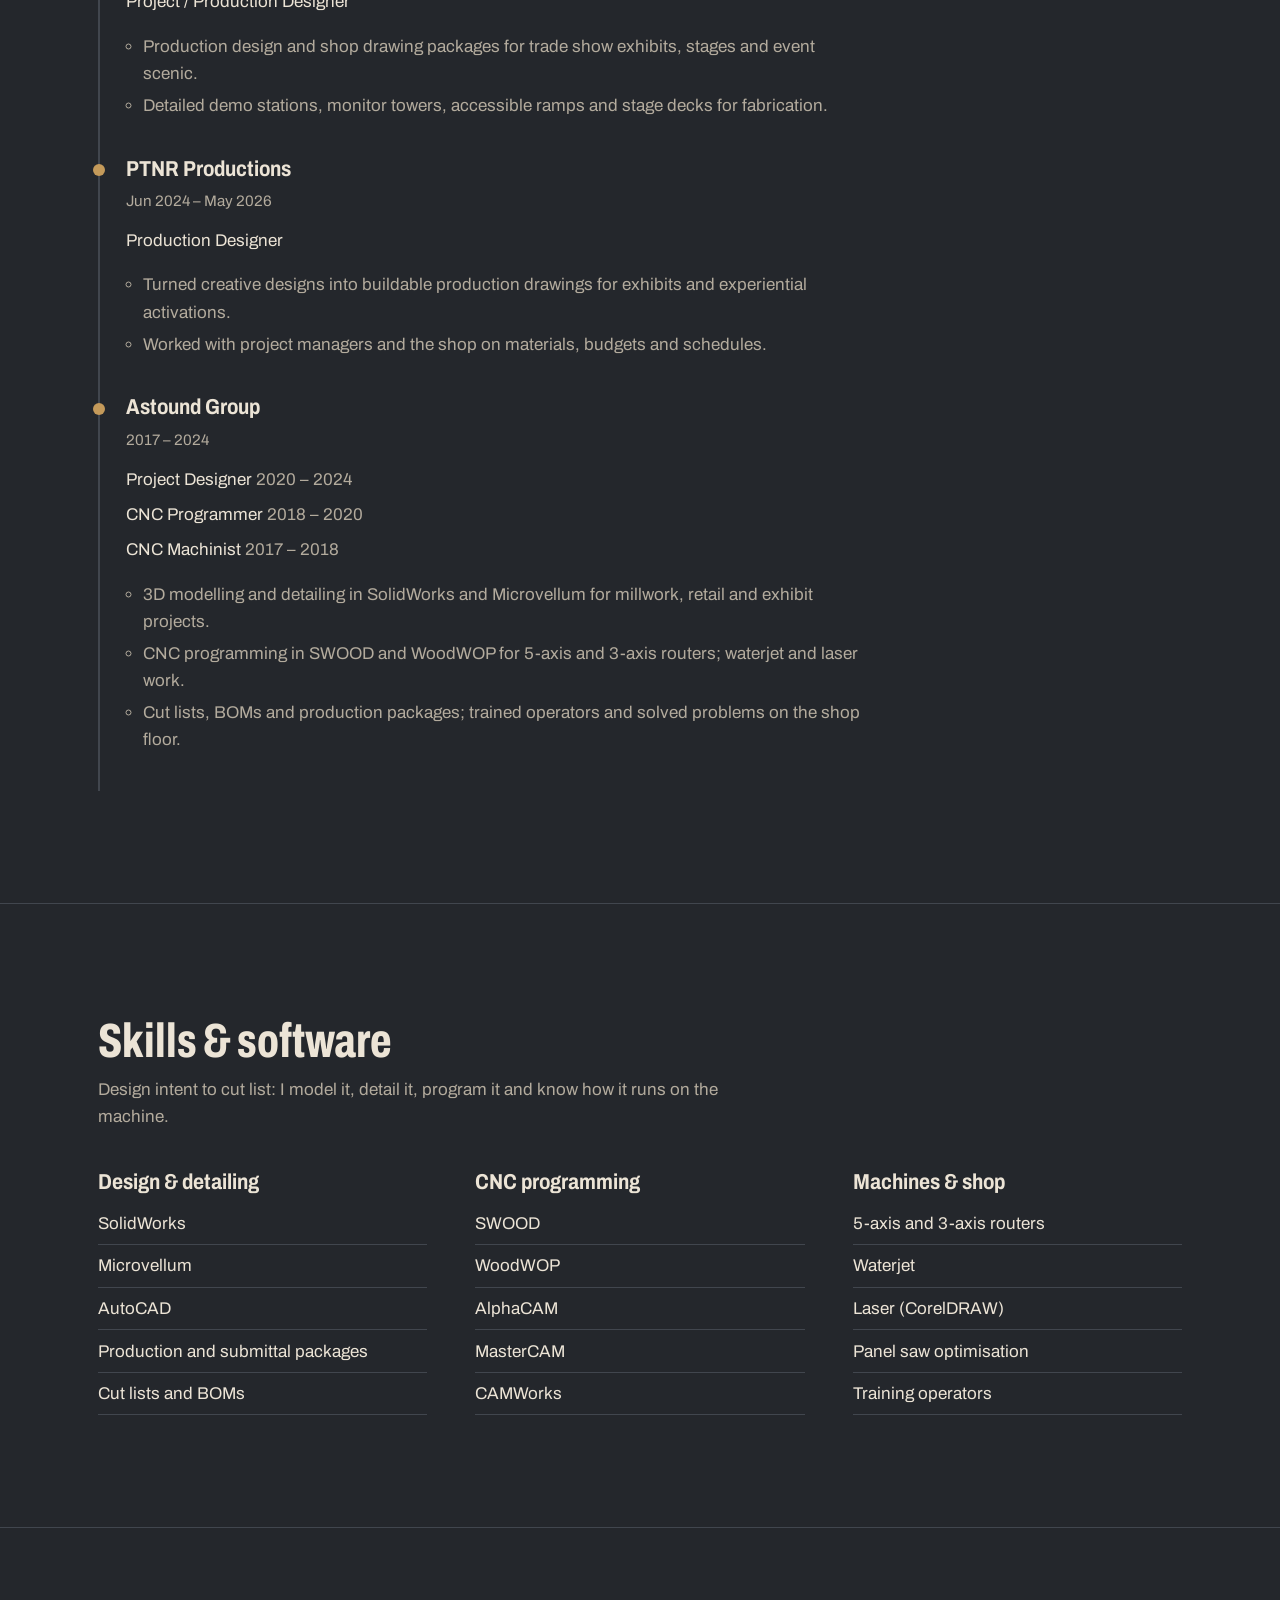
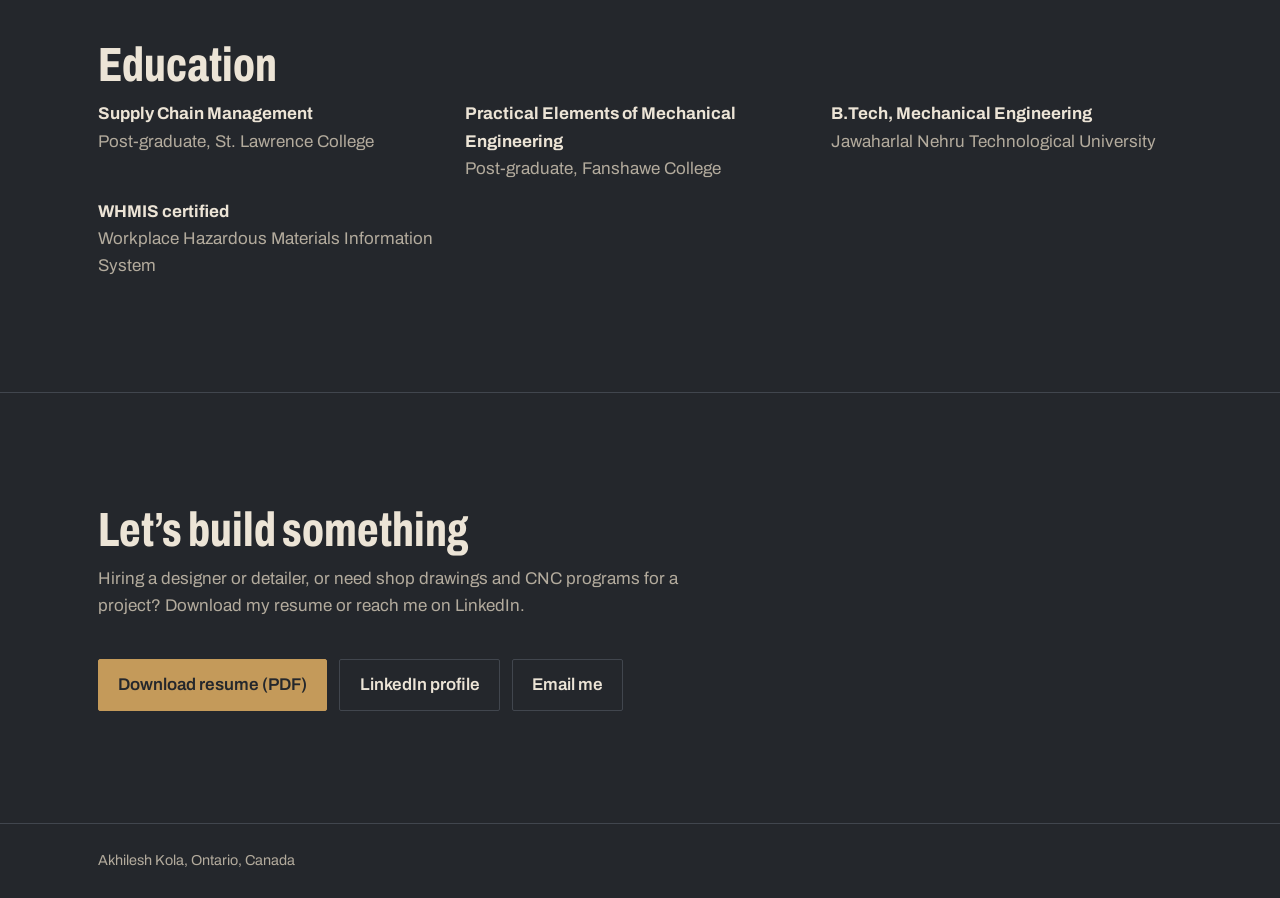
==== commit a41d27d7: "Vary page-1 photos across project types Co-Authored-By: Claude Opus 5.5 <noreply@anthropic.com> Clau" ====
--- a/index.html
+++ b/index.html
@@ -62,7 +62,7 @@
           and hand the shop something it can cut and install without guessing.</p>
         <div class="featured">
           <article class="feature">
-            <div class="feature-media"><img src="img/campus-booth-2.jpg" alt="Two-tier oval booth with vertical wood slat cladding" loading="lazy" data-kind="photo"></div>
+            <div class="feature-media"><img src="img/feature-cube-wall.jpg" alt="Wall of staggered white back-lit cubes with trailing plants" loading="lazy" data-kind="photo"></div>
             <div>
               <h3>Architectural millwork</h3>
               <p class="summary">Curved booths, lattice ceilings, feature walls and lobby interiors for offices,
@@ -70,26 +70,26 @@
             </div>
           </article>
           <article class="feature">
-            <div class="feature-media"><img src="img/retail-cube-wall.jpg" alt="Wall of staggered white back-lit cubes with hanging plants" loading="lazy" data-kind="photo"></div>
+            <div class="feature-media"><img src="img/experience-mars-wall.jpg" alt="Framed moss wall surrounding a wide LED screen with a VR station" loading="lazy" data-kind="photo"></div>
             <div>
               <h3>Store fixtures &amp; retail</h3>
-              <p class="summary">Gondolas, cash desks, back walls, display cubes and pop-up stores, built as
-                modular fixtures that ship flat and go up fast.</p>
-            </div>
-          </article>
-          <article class="feature">
-            <div class="feature-media"><img src="img/experience-pod-2.jpg" alt="Curved oak immersive pod glowing with projected stars under a lattice ceiling" loading="lazy" data-kind="photo"></div>
+              <p class="summary">Branch and store fit-outs, window displays, gondolas, cash desks and back walls,
+                built as modular fixtures that ship flat and go up fast.</p>
+            </div>
+          </article>
+          <article class="feature">
+            <div class="feature-media"><img src="img/reaction-wall.jpg" alt="Freestanding game wall with a gold tube frame and round light-up targets" loading="lazy" data-kind="photo"></div>
             <div>
               <h3>Experiential marketing</h3>
-              <p class="summary">Immersive brand spaces, VR stations, holiday installations and event stages:
-                pieces people walk into, not just look at.</p>
-            </div>
-          </article>
-          <article class="feature">
-            <div class="feature-media drawing-bg"><img src="img/booth-ramp-iso.jpg" alt="Isometric shop drawing of a circular platform with ramp and handrail" loading="lazy" data-kind="drawing"></div>
+              <p class="summary">Brand activations, interactive games, holiday photo experiences and event stages:
+                pieces people walk into and play with, not just look at.</p>
+            </div>
+          </article>
+          <article class="feature">
+            <div class="feature-media"><img src="img/luxury-popup.jpg" alt="Stone-finish pop-up booth with lit oak shelves and an oak desk" loading="lazy" data-kind="photo"></div>
             <div>
               <h3>Trade show exhibits</h3>
-              <p class="summary">Island booths, demo stations, monitor towers, ramps and hanging signs for major
+              <p class="summary">Island booths, pop-ups, demo stations, monitor towers, ramps and hanging signs for major
                 tech, retail, energy, security, healthcare and hospitality shows across North America.</p>
               <a class="more" href="drawings.html">See the shop drawings</a>
             </div>
